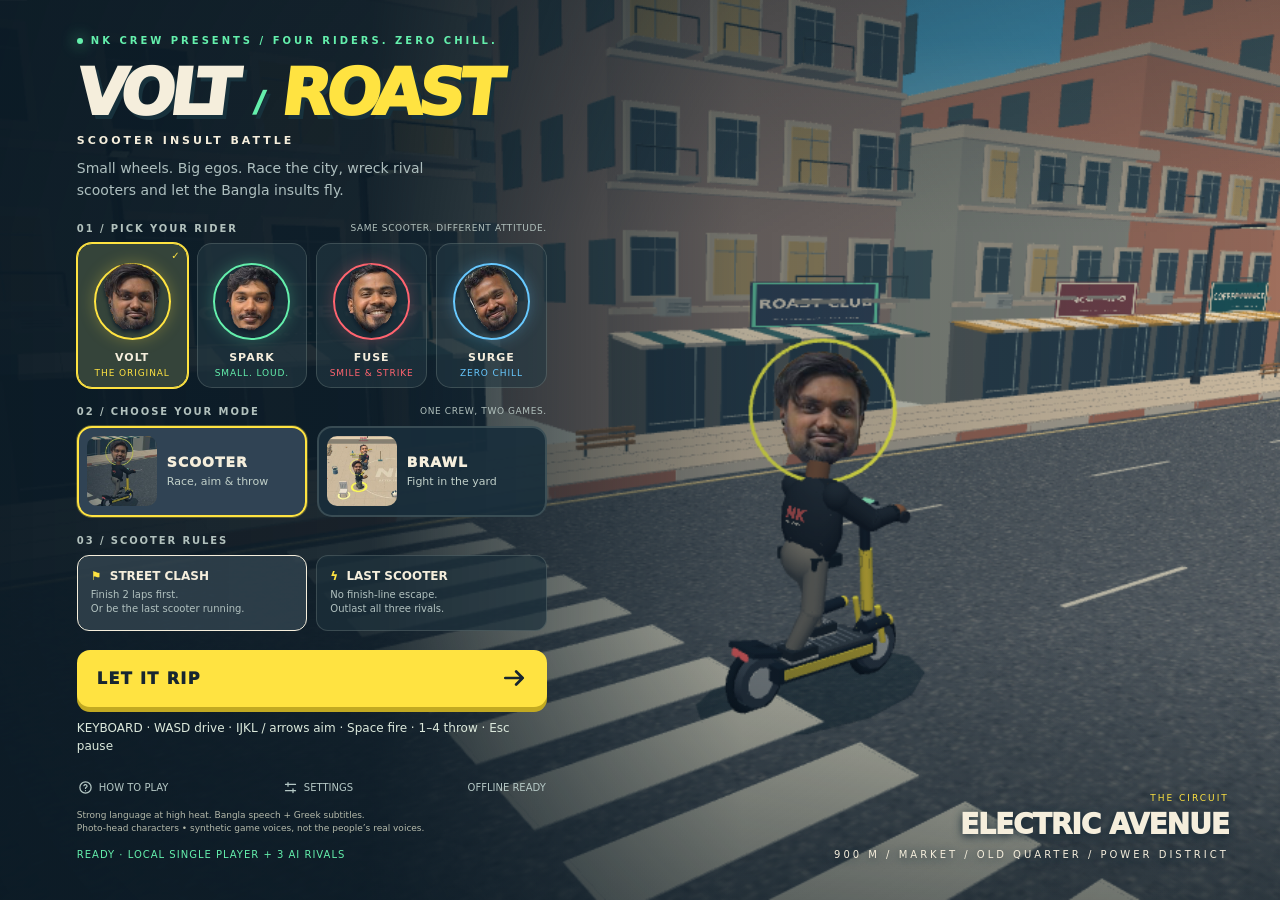
==== index.html @ 892f9c55 "Animate Brawl yard background in mode picker" ====
<!doctype html>
<html lang="en">
<head>
<meta charset="utf-8"><meta name="viewport" content="width=device-width,initial-scale=1,maximum-scale=1,viewport-fit=cover">
<meta name="theme-color" content="#152532"><meta name="apple-mobile-web-app-capable" content="yes"><meta name="description" content="Four friends. Small wheels. Very big egos. An offline 3D scooter battle racer with Bengali speech and Greek translations.">
<title>VOLT / ROAST — Scooter Insult Battle</title>
<style>
:root{--ink:#101d29;--panel:rgba(15,29,41,.93);--muted:#a9bbb9;--cream:#f5eedc;--yellow:#ffe341;--line:rgba(227,239,224,.16);--red:#ff646f;--green:#64efac;--blue:#68c9ff;--hero:var(--yellow);--safe:env(safe-area-inset-bottom,0px)}
*{box-sizing:border-box;-webkit-tap-highlight-color:transparent}html,body{margin:0;width:100%;height:100%;overflow:hidden;background:var(--ink);color:var(--cream);font-family:Inter,ui-sans-serif,system-ui,-apple-system,BlinkMacSystemFont,"Segoe UI",sans-serif;overscroll-behavior:none}body{touch-action:none;user-select:none;-webkit-user-select:none}button,select{font:inherit}button{cursor:pointer;border:0;color:inherit;background:none;touch-action:manipulation}button:focus-visible{outline:3px solid var(--yellow);outline-offset:3px}button:disabled{cursor:wait;opacity:.5}button,input,select{pointer-events:auto}button svg{width:20px;height:20px;stroke:currentColor;stroke-width:2;fill:none;stroke-linecap:round;stroke-linejoin:round}#game{position:fixed;inset:0;display:block}#vignette{position:fixed;inset:0;pointer-events:none;background:linear-gradient(0deg,rgba(8,21,29,.48),transparent 30%,transparent 74%,rgba(8,21,29,.27))}#hitFlash{position:fixed;inset:0;pointer-events:none;box-shadow:inset 0 0 100px #ff4655;opacity:0;z-index:8}#speedLines{position:fixed;inset:0;pointer-events:none;opacity:0;background:repeating-conic-gradient(from 0deg at 50% 46%,transparent 0deg 14deg,rgba(234,255,247,.14) 14.2deg 14.3deg,transparent 14.5deg 26deg);mask-image:radial-gradient(ellipse,transparent 20%,#000);-webkit-mask-image:radial-gradient(ellipse,transparent 20%,#000)}
.screen{position:fixed;inset:0;z-index:20;display:none;align-items:center;justify-content:center;padding:24px;overflow:auto;touch-action:pan-y}.screen.visible{display:flex}.screen.shade{background:rgba(7,20,30,.72);backdrop-filter:blur(9px)}#menu{justify-content:flex-start;padding:34px 5.2vw;background:linear-gradient(90deg,rgba(11,26,37,.97) 0%,rgba(11,26,37,.90) 29%,rgba(11,26,37,.3) 58%,rgba(11,26,37,.05) 100%)}.menu-card{width:min(470px,100%)}.eyebrow{font-size:10px;letter-spacing:3px;text-transform:uppercase;font-weight:850;color:var(--green);display:flex;align-items:center;gap:8px}.eyebrow:before{content:"";width:6px;height:6px;background:currentColor;border-radius:50%;box-shadow:0 0 15px currentColor}.brand{font-size:clamp(46px,5vw,76px);font-weight:1000;line-height:.89;letter-spacing:-5px;margin:19px 0 12px;transform:skew(-7deg);text-shadow:4px 4px 0 #17313c}.brand span{color:var(--yellow)}.brand em{font-size:.45em;color:var(--green);font-style:normal;vertical-align:13%;margin:0 4px}.subtitle{margin:0 0 8px;font-size:11px;font-weight:850;letter-spacing:3px}.tagline{font-size:14px;line-height:1.6;color:#aebfbf;margin:10px 0 21px;max-width:370px}.section-label{display:flex;justify-content:space-between;align-items:center;font-size:10px;font-weight:850;letter-spacing:1.9px;color:#b2c1bd;margin:18px 0 9px;text-transform:uppercase}.section-label small{font-size:9px;letter-spacing:.6px;font-weight:500}.heroes{display:grid;grid-template-columns:repeat(4,1fr);gap:9px}.hero{position:relative;padding:10px 4px 9px;border:1px solid var(--line);border-radius:15px;background:rgba(37,58,68,.58);transition:transform .15s,border .15s,background .15s;overflow:hidden}.hero:hover{transform:translateY(-4px)}.hero.selected{border-color:var(--c);background:color-mix(in srgb,var(--c) 13%,#172c39);box-shadow:0 0 0 1px var(--c)}.hero .portrait{width:72px;max-width:95%;height:78px;position:relative;margin:0 auto 8px;display:flex;align-items:center;justify-content:center}.hero .portrait:before{content:"";position:absolute;width:64px;height:64px;border:2px solid var(--c);border-radius:50%;box-shadow:0 0 16px color-mix(in srgb,var(--c) 28%,transparent);top:9px}.hero img{height:83px;max-width:90%;object-fit:contain;position:relative;filter:drop-shadow(0 3px 2px #101d29)}.hero strong{display:block;font-size:10px;font-weight:900;letter-spacing:1px}.hero small{display:block;font-size:9px;color:var(--c);margin-top:4px;letter-spacing:.9px}.hero .tick{position:absolute;right:7px;top:6px;font-size:10px;opacity:0;color:var(--c)}.hero.selected .tick{opacity:1}.modes{display:grid;grid-template-columns:1fr 1fr;gap:9px}.mode{border:1px solid var(--line);border-radius:12px;text-align:left;padding:13px;background:#1d303bbb}.mode.selected{border-color:var(--cream);background:#344551c4}.mode strong{display:block;font-size:12px;margin-bottom:5px}.mode small{display:block;font-size:10px;line-height:1.45;color:#b1c1bf}.mode .mode-icon{color:var(--yellow);margin-right:4px}.start{width:100%;height:57px;background:var(--yellow);border-radius:13px;color:#172630;font-weight:1000;font-size:16px;letter-spacing:1.4px;display:flex;align-items:center;justify-content:space-between;padding:0 20px;margin-top:19px;box-shadow:0 5px 0 #c2aa22;transition:transform .15s}.start:hover{filter:brightness(1.08)}.start:active{transform:translateY(3px);box-shadow:0 2px 0 #c2aa22}.start svg{width:26px;height:26px;stroke-width:2.5}.menu-footer{display:flex;align-items:center;justify-content:space-between;margin-top:17px;gap:6px}.text-button{font-size:10px;color:#b5c8c5;padding:8px 1px;display:flex;gap:6px;align-items:center}.text-button svg{width:15px;height:15px}.warning{font-size:9px;color:#b4b9aa;line-height:1.45;margin-top:6px}.route-badge{position:absolute;right:4vw;bottom:40px;text-align:right;text-shadow:0 2px 10px #132835}.route-badge strong{font-size:28px;font-weight:950;letter-spacing:-1px}.route-badge small{display:block;font-size:10px;letter-spacing:3px;margin-top:8px}.route-badge span{font-size:9px;letter-spacing:2px;display:block;margin-bottom:5px;color:var(--yellow)}
#hud{position:fixed;inset:0;pointer-events:none;z-index:4;display:none;padding-top:env(safe-area-inset-top,0px)}.hud-top{position:absolute;top:max(14px,env(safe-area-inset-top,0px));left:18px;right:18px;display:flex;align-items:flex-start;gap:12px}.race-mark{background:var(--panel);border:1px solid var(--line);border-radius:12px;padding:12px 13px;font-weight:950;font-style:italic;font-size:20px;letter-spacing:-1px;box-shadow:0 4px 20px #17242c1c}.race-mark span{color:var(--yellow)}.race-data{display:flex;gap:20px;align-items:center;background:var(--panel);border:1px solid var(--line);border-radius:12px;padding:10px 18px}.stat small{font-size:8px;color:var(--muted);display:block;letter-spacing:1.7px;font-weight:800}.stat strong{font-size:22px;line-height:1.2;font-variant-numeric:tabular-nums;font-weight:900}.stat strong small{font-size:12px;display:inline;color:#a1b7b7;letter-spacing:0}.hud-actions{margin-left:auto;display:flex;gap:7px}.round-btn{pointer-events:auto;display:grid;place-items:center;width:44px;height:44px;border-radius:12px;background:var(--panel);border:1px solid var(--line)}.round-btn:hover{background:#344752}.opponent-row{position:absolute;top:91px;left:18px;display:flex;gap:7px}.rival{width:85px;height:49px;border:1px solid var(--line);border-radius:9px;background:var(--panel);position:relative;padding:7px 7px 5px 35px;overflow:hidden}.rival img{position:absolute;left:2px;top:3px;width:32px;height:38px;object-fit:contain}.rival b{font-size:10px;color:var(--c);display:block;line-height:1.5}.rival .mini-bar{width:40px;height:3px;border-radius:2px;background:#42606a;overflow:hidden;margin-top:4px}.rival .mini-bar span{display:block;height:100%;background:var(--c);width:100%}.rival small{font-size:7px;position:absolute;right:7px;top:7px;color:#bccac0}.rival.out{opacity:.4;filter:grayscale(1)}.rival.me{border-color:var(--c)}#map{width:125px;height:113px;position:absolute;right:18px;top:76px;background:var(--panel);border:1px solid var(--line);border-radius:16px;box-shadow:0 6px 20px #11232e2a}.map-label{position:absolute;right:25px;top:176px;font-size:7px;letter-spacing:1.3px;color:#b6c7bf}#sector{position:absolute;top:153px;left:21px;font-size:9px;letter-spacing:2px;font-weight:800;color:#eef3d8;text-shadow:0 1px 4px #12293a}#toast{position:absolute;top:24%;left:50%;transform:translateX(-50%);background:#162b39eb;border:1px solid #d9d76e66;padding:10px 18px;border-radius:30px;color:var(--yellow);font-size:11px;font-weight:900;letter-spacing:1px;text-align:center;max-width:90vw;white-space:nowrap;opacity:0;transition:opacity .2s}#countdown{position:absolute;top:35%;left:50%;transform:translate(-50%,-50%) skew(-7deg);font-size:130px;font-weight:1000;color:var(--yellow);text-shadow:6px 7px 0 #163947,0 0 50px #f5de4766;line-height:1}#countdown small{display:block;font-size:11px;letter-spacing:3px;color:#fff9d8;text-align:center;transform:skew(7deg);margin-top:13px}
#telemetry{position:absolute;left:50%;bottom:calc(32px + var(--safe));transform:translateX(-50%);width:230px;text-align:center;filter:drop-shadow(0 3px 7px #11212f)}.speed{font-size:53px;font-weight:950;font-style:italic;line-height:1;letter-spacing:-3px;font-variant-numeric:tabular-nums}.speed small{display:inline;font-size:9px;font-style:normal;letter-spacing:1px;color:#d9e4d8;margin-left:5px}.bar-label{display:flex;justify-content:space-between;font-size:8px;letter-spacing:1.2px;font-weight:850;margin:9px 0 4px}.meter{height:7px;background:#243c48dd;transform:skew(-12deg);border:1px solid #73978844;border-radius:2px;overflow:hidden}.meter span{display:block;background:var(--green);height:100%;width:100%;transition:width .13s}.meter.energy{height:3px;border:0;margin-top:5px}.meter.energy span{background:var(--blue)}.heat{margin-top:12px;display:flex;align-items:center;justify-content:center;gap:5px}.heat i{width:22px;height:4px;background:#3a5763;transform:skew(-15deg)}.heat i.on{background:var(--yellow);box-shadow:0 0 9px #ffe34144}.heat i.hot{background:var(--red);box-shadow:0 0 9px #ff646f99}.heat small{font-size:8px;font-weight:850;letter-spacing:.8px;margin-right:2px}#heatLabel{font-size:8px;letter-spacing:2px;margin-top:5px;color:var(--yellow)}
.stick-wrap{position:absolute;bottom:calc(34px + var(--safe));width:150px;pointer-events:auto;touch-action:none}.stick-wrap.left{left:30px}.stick-wrap.right{right:30px}.stick-title{text-align:center;font-size:9px;font-weight:900;letter-spacing:2px;margin-bottom:9px;text-shadow:0 2px 5px #152c39}.stick{width:150px;height:150px;border-radius:50%;background:radial-gradient(circle,rgba(230,239,216,.035) 0 48%,rgba(20,39,51,.20) 49% 60%,rgba(15,32,43,.37) 61%);border:1.5px solid rgba(235,244,226,.33);position:relative;box-shadow:inset 0 0 0 9px #dff3e20a,0 8px 20px #0c26301c;touch-action:none}.stick.active{border-color:var(--hero);box-shadow:0 0 0 3px #e9f1c01a}.stick .axis{position:absolute;inset:24px;border:1px dashed #e9f1da23;border-radius:50%;pointer-events:none}.stick .knob{position:absolute;width:57px;height:57px;left:calc(50% - 28.5px);top:calc(50% - 28.5px);border:2px solid #e8f1dfb0;border-radius:50%;background:linear-gradient(140deg,#c5d6c75c,#243d4b9c);box-shadow:0 3px 11px #112e3680;pointer-events:none;display:grid;place-items:center}.knob svg{stroke:var(--cream);width:23px;height:23px;fill:none;stroke-width:2}.dir{position:absolute;font-size:9px;color:#e2ebd891;pointer-events:none}.dir.up{top:9px;left:calc(50% - 4px)}.dir.down{bottom:9px;left:calc(50% - 4px)}.dir.l{left:9px;top:calc(50% - 6px)}.dir.r{right:9px;top:calc(50% - 6px)}.stick-hint{text-align:center;font-size:8px;color:#e4ead5b0;letter-spacing:.5px;margin-top:9px;white-space:nowrap}#keyboardHint{position:absolute;left:50%;bottom:10px;transform:translateX(-50%);font-size:8px;color:#e2ebd390;white-space:nowrap;letter-spacing:.7px}#reticle{position:absolute;left:50%;top:46%;width:25px;height:25px;border:1px solid #fff2afbb;border-radius:50%;transform:translate(-50%,-50%);opacity:0}#reticle:after{content:"";position:absolute;width:3px;height:3px;background:var(--yellow);top:10px;left:10px}
#worldUI{position:fixed;inset:0;pointer-events:none;z-index:5;overflow:hidden}.nameplate{position:absolute;transform:translate(-50%,-100%);white-space:nowrap;text-align:center;min-width:51px}.nameplate b{font-size:9px;font-weight:900;letter-spacing:1px;color:var(--c);text-shadow:0 1px 4px #122b38}.nameplate .hp{height:4px;background:#173541b8;margin-top:3px;box-shadow:0 0 0 1px #f1efd780}.nameplate .hp span{height:100%;background:var(--c);display:block}.bubble{position:absolute;max-width:260px;min-width:135px;background:#fff8e7;color:#172c38;border:2px solid #183645;border-radius:17px 17px 17px 3px;padding:10px 13px;box-shadow:3px 4px 0 #0b273964;transform-origin:20% 100%;transition:opacity .14s;opacity:0}.bubble:after{content:"";position:absolute;bottom:-12px;left:15px;clip-path:polygon(0 0,100% 0,0 100%);width:14px;height:13px;background:#fff8e7}.bubble.right-tail{border-radius:17px 17px 3px 17px}.bubble.right-tail:after{left:auto;right:15px;transform:scaleX(-1)}.bubble.hot{background:#ffede3;border-color:#cf4755;box-shadow:3px 4px 0 #5a1f3590}.bubble.hot:after{background:#ffede3}.bubble .speaker{font-size:8px;font-weight:950;letter-spacing:1.4px;display:block;margin-bottom:5px;color:#527063}.bubble .bangla{font-family:"Noto Sans Bengali","Bangla Sangam MN","Nirmala UI",sans-serif;font-size:17px;font-weight:750;line-height:1.4;display:block}.bubble .greek{font-size:12px;line-height:1.4;font-weight:600;display:block;margin-top:5px;padding-top:5px;border-top:1px solid #36546325}.damage-pop{position:absolute;font-weight:950;font-size:20px;color:#fff2ab;text-shadow:2px 2px 0 #a93e43;transform:translate(-50%,-50%);pointer-events:none}
.modal{width:min(490px,100%);border-radius:24px;background:#142b39;border:1px solid #4c676677;box-shadow:0 25px 100px #06182680;padding:27px}.modal h2{font-size:28px;font-weight:950;letter-spacing:-1px;margin:10px 0}.modal p{font-size:12px;line-height:1.75;color:#b6c8c4;margin:10px 0}.modal-head{display:flex;align-items:center;justify-content:space-between}.close{font-size:23px;color:#bdd0c5;min-width:34px;min-height:34px}.settings-row{display:flex;align-items:center;justify-content:space-between;gap:15px;padding:15px 0;border-bottom:1px solid var(--line);font-size:12px}.settings-row small{display:block;color:#9db5b4;font-size:10px;line-height:1.4;margin-top:5px}.toggle{appearance:none;-webkit-appearance:none;width:42px;height:24px;border-radius:30px;background:#445966;position:relative;flex-shrink:0;cursor:pointer}.toggle:before{content:"";position:absolute;width:18px;height:18px;border-radius:50%;top:3px;left:3px;background:#d0ddd3;transition:transform .15s}.toggle:checked{background:#378367}.toggle:checked:before{transform:translateX(18px);background:var(--green)}select{background:#2a424f;color:var(--cream);border:1px solid #507078;border-radius:7px;padding:7px;max-width:130px}.settings-note{font-size:10px!important;color:#8faead!important}.control-grid{display:grid;grid-template-columns:1fr 1fr;gap:12px;margin:18px 0}.control-box{padding:15px;border-radius:14px;background:#233e4a}.control-box strong{font-size:11px;color:var(--yellow);display:block;margin-bottom:9px}.control-box p{font-size:11px;margin:0;line-height:1.9}.key{display:inline-block;min-width:20px;text-align:center;font-size:10px;font-weight:850;padding:2px 4px;background:#0d2431;border:1px solid #65828066;border-radius:4px;margin:2px}.levels{display:flex;gap:4px;margin:14px 0}.level{background:#203c49;padding:9px 7px;border-radius:8px;flex:1;text-align:center;font-size:9px;font-weight:850}.level span{display:block;color:var(--yellow);font-size:15px;margin-bottom:5px}.level:last-child span{color:var(--red)}.outline{width:100%;padding:13px;border:1px solid var(--line);border-radius:11px;font-size:11px;font-weight:850;margin-top:10px;background:#2b424c6b}.outline:hover{background:#3b5360}.pause-sub{color:var(--yellow)!important;font-weight:850}.results-top{text-align:center}.winner-portrait{width:110px;height:114px;margin:6px auto;position:relative;display:flex;align-items:center;justify-content:center}.winner-portrait:before{content:"";width:100px;height:100px;border:3px solid var(--hero);border-radius:50%;position:absolute;box-shadow:0 0 30px #ffe34133}.winner-portrait img{height:116px;position:relative}.results-top h2{margin:7px 0;font-size:33px}.results-top .eyebrow{justify-content:center}.results-stats{display:flex;gap:8px;margin:19px 0}.results-stats div{flex:1;text-align:center;padding:13px 4px;background:#223c48;border-radius:11px}.results-stats strong{font-size:21px;display:block;color:var(--yellow)}.results-stats small{font-size:8px;letter-spacing:1px;color:#b5c8bf}.result-line{display:flex;align-items:center;gap:10px;border-bottom:1px solid var(--line);padding:8px 0;font-size:12px}.result-line img{width:29px;height:30px;object-fit:contain}.result-line .number{font-size:10px;color:#9eb7b5}.result-line b{color:var(--c);font-size:11px}.result-line span:last-child{margin-left:auto;font-size:10px;color:#acc2bd}#fatal{z-index:100;display:none;background:#142836;position:fixed;inset:0;align-items:center;justify-content:center;padding:24px}#fatal .modal{max-width:520px}.load-status{font-size:10px;color:var(--green);margin-top:14px;letter-spacing:1px;min-height:16px}#fps{position:fixed;bottom:4px;right:5px;z-index:50;font:9px monospace;color:#c2e3cf;pointer-events:none;display:none;background:#102a35a0;padding:3px 5px;border-radius:3px}
@media(min-width:1000px){#menu{padding-left:6vw}.menu-card{max-width:480px}.hero .portrait{height:89px}.hero img{height:96px}.hero .portrait:before{width:73px;height:73px}.hero strong{font-size:11px}.hero small{font-size:9px}.bubble{max-width:290px}.bubble .bangla{font-size:19px}.bubble .greek{font-size:13px}}
@media(max-width:700px){.screen{padding:18px}#menu{align-items:center;justify-content:center;padding:20px 22px calc(12px + var(--safe));background:linear-gradient(180deg,#0f2533df,#102a37dc 65%,#0e2432f5)}.menu-card{max-width:440px}.brand{font-size:58px;letter-spacing:-4px;margin:16px 0 11px}.eyebrow{font-size:9px;letter-spacing:2px}.subtitle{font-size:9px;letter-spacing:2px}.tagline{font-size:12px;margin:10px 0 17px;max-width:none}.section-label{margin:16px 0 8px;font-size:9px;letter-spacing:1.5px}.hero{padding:9px 3px 8px;border-radius:12px}.hero .portrait{height:68px;width:68px;margin-bottom:7px}.hero .portrait:before{width:57px;height:57px;top:6px}.hero img{height:73px}.hero strong{font-size:9px;letter-spacing:.5px}.hero small{font-size:8px;letter-spacing:.5px}.heroes{gap:7px}.mode{padding:11px 10px}.mode strong{font-size:11px}.mode small{font-size:9px}.start{height:53px;font-size:14px;margin-top:16px}.menu-footer{margin-top:12px}.warning{font-size:8px}.route-badge{display:none}.hud-top{left:11px;right:11px;top:max(11px,env(safe-area-inset-top,0px));gap:7px}.race-mark{padding:10px 9px;font-size:17px;border-radius:9px}.race-data{gap:13px;padding:8px 12px;border-radius:10px;flex:1;justify-content:space-between}.stat strong{font-size:19px}.stat small{font-size:7px;letter-spacing:1px}.stat strong small{font-size:9px}.hud-actions{gap:5px}.round-btn{width:36px;height:37px;border-radius:9px}.round-btn svg{width:17px;height:17px}#muteBtn{display:none}.opponent-row{top:74px;left:11px;gap:5px}.rival{width:62px;height:41px;padding:5px 5px 4px 29px;border-radius:8px}.rival img{width:27px;height:33px;top:2px;left:0}.rival b{font-size:8px}.rival .mini-bar{width:26px;height:3px;margin-top:4px}.rival small{font-size:6px;top:4px;right:4px}#map{right:11px;top:70px;width:83px;height:84px;border-radius:12px}.map-label{right:18px;top:145px;font-size:5px;letter-spacing:.6px}#sector{top:125px;left:13px;font-size:8px;letter-spacing:1.2px}#toast{top:23%;font-size:9px;max-width:94vw;padding:9px 13px;letter-spacing:.5px}.stick-wrap{width:120px;bottom:calc(26px + var(--safe))}.stick-wrap.left{left:14px}.stick-wrap.right{right:14px}.stick{width:120px;height:120px}.stick .knob{width:47px;height:47px;top:calc(50% - 23.5px);left:calc(50% - 23.5px)}.stick-title{font-size:8px;letter-spacing:1.6px;margin-bottom:7px}.stick-hint{font-size:7px;letter-spacing:0;margin-top:7px}.stick .axis{inset:20px}#telemetry{width:94px;bottom:calc(41px + var(--safe))}.speed{font-size:38px;letter-spacing:-2px}.speed small{display:block;font-size:7px;letter-spacing:1.3px;margin:3px 0 0}.bar-label{font-size:6px;letter-spacing:.4px;margin:9px 0 3px}.meter{height:5px}.meter.energy{height:3px}.heat{gap:3px;margin-top:10px;flex-wrap:wrap}.heat i{width:14px;height:4px}.heat small{font-size:6px;letter-spacing:.3px;width:100%;margin-bottom:2px}#heatLabel{font-size:6px;letter-spacing:1px;margin-top:4px}#keyboardHint{display:none}.bubble{max-width:208px;min-width:125px;padding:8px 10px;border-radius:13px 13px 13px 3px;border-width:1.5px}.bubble .speaker{font-size:7px;letter-spacing:.8px;margin-bottom:3px}.bubble .bangla{font-size:15px;line-height:1.45}.bubble .greek{font-size:10px;line-height:1.4;padding-top:4px;margin-top:4px}.nameplate b{font-size:8px}.nameplate .hp{height:3px}.nameplate{min-width:43px}.damage-pop{font-size:18px}#countdown{font-size:100px}.modal{padding:22px;border-radius:20px}.modal h2{font-size:25px}.modal p{font-size:11px}.control-grid{gap:9px}.control-box{padding:11px}.control-box p{font-size:10px}.level{font-size:8px;padding:9px 4px}}
@media(max-width:365px){#menu{padding-left:15px;padding-right:15px}.heroes{gap:5px}.hero .portrait{width:60px}.hero img{height:69px}.race-mark{display:none}.opponent-row{gap:4px}.rival{width:58px}.rival .mini-bar{width:23px}.stick-wrap{width:106px}.stick{width:106px;height:106px}.stick-wrap.left{left:9px}.stick-wrap.right{right:9px}#telemetry{width:85px}.hero strong{font-size:8px}.hero small{font-size:7px}}
@media(max-height:710px) and (max-width:700px){#menu{padding-top:12px;padding-bottom:10px}.brand{font-size:47px;margin:10px 0}.tagline{margin:6px 0 8px;font-size:10px}.section-label{margin-top:12px}.hero .portrait{height:57px;margin-bottom:5px}.hero .portrait:before{width:48px;height:48px;left:9px;top:5px}.hero img{height:62px}.hero{padding-top:6px}.mode{padding:9px}.start{height:46px;margin-top:13px}.menu-footer{margin-top:9px}.warning{margin-top:1px}.stick-wrap{bottom:calc(18px + var(--safe))}.modal{padding:18px}.modal p{margin:7px 0}.settings-row{padding:11px 0}}
@media(orientation:landscape) and (max-height:540px){#menu{padding:12px 28px;justify-content:flex-start;align-items:flex-start;background:linear-gradient(90deg,#112937f2,#112937bb 60%,transparent)}.menu-card{width:410px;max-width:55vw}.eyebrow{font-size:8px}.brand{font-size:37px;margin:8px 0 6px;letter-spacing:-3px}.subtitle{font-size:7px;letter-spacing:1.5px}.tagline{font-size:9px;margin:5px 0;line-height:1.4}.section-label{margin:8px 0 5px;font-size:8px}.hero{padding:5px 2px}.hero .portrait{height:44px;margin:0 auto 3px}.hero img{height:48px}.hero .portrait:before{width:37px;height:37px;left:15px;top:4px}.hero strong{font-size:8px}.hero small{font-size:7px}.modes{gap:7px}.mode{padding:8px}.mode strong{font-size:9px;margin-bottom:3px}.mode small{font-size:8px}.start{height:40px;font-size:12px;margin-top:10px}.menu-footer{margin-top:7px}.text-button{font-size:8px;padding:4px 1px}.warning{font-size:7px;margin-top:1px}.route-badge{display:block;bottom:20px;right:24px}.route-badge strong{font-size:18px}.route-badge small{font-size:7px}.hud-top{top:9px;left:11px;right:11px}.race-mark{font-size:15px;padding:9px}.race-data{padding:6px 12px;gap:17px;flex:none}.stat strong{font-size:17px}.opponent-row{top:67px;left:11px}.rival{width:58px;height:37px;padding-left:28px}.rival img{height:30px;width:25px}.rival b{font-size:8px}.rival .mini-bar{width:22px}.rival small{font-size:6px}#sector{top:114px;font-size:8px}#map{top:60px;width:81px;height:77px;right:11px}.map-label{top:129px;right:18px;font-size:5px}.stick-wrap{width:102px;bottom:17px}.stick{width:102px;height:102px}.stick-wrap.left{left:22px}.stick-wrap.right{right:22px}.stick .knob{width:42px;height:42px;left:calc(50% - 21px);top:calc(50% - 21px)}.stick-title{font-size:7px;margin-bottom:5px}.stick-hint{font-size:6px;margin-top:5px}#telemetry{width:180px;bottom:16px}.speed{font-size:36px}.speed small{display:inline}.heat{margin-top:7px;flex-wrap:nowrap}.heat small{width:auto}.heat i{width:19px}.bar-label{margin-top:5px}#heatLabel{font-size:6px;margin-top:3px}.meter{height:4px}#keyboardHint{display:none}.bubble{max-width:225px;padding:7px 10px}.bubble .bangla{font-size:14px}.bubble .greek{font-size:10px}#toast{top:24%;font-size:9px}#countdown{font-size:70px}.modal{margin:12px auto;padding:20px}.screen.shade{align-items:flex-start}.screen.shade .modal{max-width:490px}.results-top .winner-portrait{display:none}.results-top h2{font-size:27px}.results-stats{margin:9px 0}.results-stats div{padding:7px}.result-line{padding:5px 0}}

/* Thumb-reachable, illustrated rear-throw inventory. Four actions, no tiny submenu. */
#inventory{position:absolute;bottom:calc(213px + var(--safe));left:50%;transform:translateX(-50%);pointer-events:none;text-align:center;width:max-content;max-width:96vw}
#itemButtons{display:flex;justify-content:center;gap:17px;padding-bottom:22px}
.item-btn{position:relative;pointer-events:auto;touch-action:manipulation;width:63px;height:63px;border:2px solid color-mix(in srgb,var(--item) 64%,#132b3a);background:radial-gradient(circle at 35% 25%,#456475f5,#152a3bec 72%);border-radius:50%;box-shadow:0 4px 12px #12243880,inset 0 0 0 4px #eaf1db08;transition:transform .12s,opacity .12s;isolation:isolate;overflow:visible}
.item-btn:active{transform:translateY(3px) scale(.94)}.item-btn:hover{border-color:var(--item)}.item-btn img{width:53px;height:53px;object-fit:contain;position:relative;z-index:2;filter:drop-shadow(0 2px 2px #071b35)}
.item-count{position:absolute;right:-3px;bottom:-3px;z-index:4;background:var(--item);color:#162b38;font-size:10px;font-weight:1000;min-width:23px;height:23px;display:grid;place-items:center;border:2px solid #1d3744;border-radius:50%}
.item-name{position:absolute;top:70px;left:50%;transform:translateX(-50%);color:#f8f0d8;font-size:8px;font-weight:850;letter-spacing:1px;text-shadow:0 2px 4px #0b2434}
.item-timer{position:absolute;bottom:0;left:0;width:100%;border-radius:0 0 50% 50%;background:#071b34bb;z-index:3;max-height:100%;pointer-events:none;clip-path:circle(50% at 50% 50%)}.item-btn.empty{opacity:.38;filter:grayscale(.7)}
#itemStatus{font-size:8px;font-weight:800;letter-spacing:1.4px;color:#eee8d3;text-shadow:0 2px 5px #0d2636;white-space:nowrap;margin-top:5px}
.item-rules{display:grid;grid-template-columns:1fr 1fr;gap:7px;margin:12px 0}.item-rule{background:#203c49;border-radius:10px;padding:10px;font-size:10px;line-height:1.65}.item-rule b{display:block;color:#ffe341;font-size:10px}.item-rule span{color:#bcd0c6}.rival small{position:static;display:block;font-size:8px;line-height:1.1;color:#d9e9da}.rival .mini-bar{margin-top:2px}.rival b{font-size:9px;line-height:1.2}.rival{height:53px}.rival .mini-bar span{transition:width .15s}
@media(max-width:700px){#inventory{bottom:calc(204px + var(--safe))}#itemButtons{gap:14px;padding-bottom:18px}.item-btn{width:55px;height:55px}.item-btn img{width:47px;height:47px}.item-count{width:21px;height:21px;min-width:21px;font-size:9px}.item-name{top:61px;font-size:7px;letter-spacing:.8px}#itemStatus{font-size:6px;letter-spacing:.9px;margin-top:6px}.rival{height:47px}.rival b{font-size:7px}.rival small{font-size:7px}.rival .mini-bar{margin-top:2px}}
@media(max-width:365px){#itemButtons{gap:13px}.item-btn{width:51px;height:51px}.item-btn img{width:43px;height:43px}.item-name{top:58px}}
@media(max-height:710px) and (max-width:700px){#inventory{bottom:calc(188px + var(--safe))}}
@media(orientation:landscape) and (max-height:540px){#inventory{bottom:20px;left:calc(50% - 173px);transform:none;width:60px;max-width:none}#itemButtons{display:grid;grid-template-columns:47px 47px;gap:9px 13px;padding:0;transform:translateX(-28px)}.item-btn{width:43px;height:43px}.item-btn img{width:35px;height:35px}.item-count{width:17px;height:17px;min-width:17px;font-size:8px;right:-4px;bottom:-3px}.item-name{display:none}#itemStatus{display:none}.rival{height:42px}#telemetry{width:130px;left:54%}}

.bubble.below-mouth:after{bottom:auto;top:-11px;transform:scaleY(-1)}.bubble.below-mouth.right-tail:after{transform:scale(-1,-1)}
#dialogueCaption{display:none;position:absolute;top:max(162px,calc(env(safe-area-inset-top,0px) + 155px));left:50%;transform:translateX(-50%);width:max-content;max-width:min(360px,calc(100vw - 24px));padding:8px 12px;border:1px solid #e5e9db55;border-radius:9px;background:#102733d9;box-shadow:0 3px 12px #10202a55;color:var(--cream);font-size:13px;line-height:1.35;opacity:0;transition:opacity .14s;text-align:center}.caption-speaker{font-weight:900;color:var(--yellow)}.caption-greek{font-weight:600}.compact-dialogue #dialogueCaption{display:block}
#settingsScreen{z-index:21}
.stick-wrap .stick-title{font-size:10px;letter-spacing:.9px;min-height:13px}.stick-wrap.engaged .stick-title{color:var(--yellow);text-shadow:0 0 10px #ffe341aa}.stick-wrap.engaged .stick{border-color:var(--yellow);box-shadow:0 0 0 3px #ffe34130,inset 0 0 22px #ffe34118}.stick-wrap.engaged .knob{border-color:var(--yellow);background:linear-gradient(140deg,#ffe341a8,#3a5366d0)}
@media(orientation:landscape) and (max-height:540px){#dialogueCaption{top:10px;max-width:min(340px,calc(100vw - 340px));font-size:11px;padding:5px 9px}}

.game-mode-cards{display:grid;grid-template-columns:repeat(2,minmax(0,1fr));gap:10px}
.game-mode-card{min-width:0;min-height:91px;display:flex;align-items:center;gap:10px;padding:8px;text-align:left;border:2px solid var(--line);border-radius:15px;background:rgba(25,46,59,.92);transition:transform .15s,border-color .15s,background .15s}
.game-mode-card:hover{transform:translateY(-2px);background:#263f4c}
.game-mode-card.selected{border-color:var(--yellow);background:#304354;box-shadow:0 0 0 1px #ffe34144}
.game-mode-card img{width:70px;height:70px;flex:none;object-fit:cover;border-radius:10px}
.game-mode-card strong{display:block;font-size:14px;letter-spacing:1px;font-weight:950;line-height:1.15}
.game-mode-card small{display:block;margin-top:5px;font-size:11px;line-height:1.25;color:#c1d0c9}
#scooterSetup[hidden]{display:none}
@media(max-width:700px){#menu{align-items:flex-start}.game-mode-card{min-height:86px}.game-mode-card img{width:60px;height:60px}}
@media(max-width:390px){.game-mode-cards{gap:7px}.game-mode-card{gap:7px;padding:6px}.game-mode-card img{width:52px;height:52px}.game-mode-card strong{font-size:12px}.game-mode-card small{font-size:10px}}
.desktop-keys{font-size:12px;line-height:1.5;color:#dce9dc;margin:12px 0 0}#keyboardHint{font-size:12px;color:#f0f3df;letter-spacing:.1px}
@media(max-width:700px),(max-height:540px){.desktop-keys{display:none}}
/* Reveal the actual Brawl yard from the mode picker while keeping one WebGL scene active. */
#brawlBackdrop{position:fixed;inset:0;pointer-events:none;background:#35484b url("[data-uri]") center/cover no-repeat;clip-path:circle(0px at 25% 62%);transform:scale(1.07);transition:clip-path .95s cubic-bezier(.65,0,.35,1),transform 1.15s cubic-bezier(.22,1,.36,1)}
#brawlBackdrop.active{clip-path:circle(105vmax at 25% 62%);transform:scale(1)}
#brawlBackdrop::after{content:"";position:absolute;inset:0;pointer-events:none;background:radial-gradient(circle at 25% 62%,rgba(255,227,65,.36),transparent 42%);opacity:0}
#brawlBackdrop.active::after{animation:yard-reveal-glow .95s ease-out both}
@keyframes yard-reveal-glow{0%{opacity:.7}100%{opacity:0}}
@media(max-width:700px){#brawlBackdrop{background-image:url("[data-uri]")}#menu.brawl-mode{background:linear-gradient(180deg,rgba(15,37,51,.74),rgba(16,42,55,.64) 65%,rgba(14,36,50,.78))}}
@media(prefers-reduced-motion:reduce){#brawlBackdrop{transition:none;transform:none}#brawlBackdrop.active::after{animation:none}}
</style>
</head>
<body>
<canvas id="game" aria-label="3D scooter battle race"></canvas><div id="brawlBackdrop" aria-hidden="true"></div><div id="vignette"></div><div id="speedLines"></div><div id="hitFlash"></div>
<div id="menu" class="screen visible"><main class="menu-card">
<div class="eyebrow">NK CREW PRESENTS / FOUR RIDERS. ZERO CHILL.</div>
<h1 class="brand">VOLT <em>/</em> <span>ROAST</span></h1><p class="subtitle">SCOOTER INSULT BATTLE</p>
<p class="tagline">Small wheels. Big egos. Race the city, wreck rival scooters and let the Bangla insults fly.</p>
<div class="section-label">01 / PICK YOUR RIDER <small>Same scooter. Different attitude.</small></div><div id="heroes" class="heroes"></div>
<div class="section-label">02 / CHOOSE YOUR MODE <small>One crew, two games.</small></div>
<div class="game-mode-cards" role="group" aria-label="Choose game mode">
 <button type="button" id="chooseScooter" class="game-mode-card selected" aria-pressed="true"><img src="[data-uri]" alt="Scooter racer in the city"><span><strong>SCOOTER</strong><small>Race, aim &amp; throw</small></span></button>
 <button type="button" id="chooseBrawl" class="game-mode-card" aria-pressed="false"><img src="[data-uri]" alt="Brawl fighters in the yard"><span><strong>BRAWL</strong><small>Fight in the yard</small></span></button>
</div>
<div id="scooterSetup"><div class="section-label">03 / SCOOTER RULES</div>
<div class="modes"><button class="mode selected" data-mode="clash"><strong><span class="mode-icon">⚑</span> STREET CLASH</strong><small>Finish 2 laps first.<br>Or be the last scooter running.</small></button><button class="mode" data-mode="survival"><strong><span class="mode-icon">ϟ</span> LAST SCOOTER</strong><small>No finish-line escape.<br>Outlast all three rivals.</small></button></div></div>
<button id="startBtn" class="start" disabled><span>BUILDING THE CITY…</span><svg viewBox="0 0 24 24"><path d="M4 12h16m-6-6 6 6-6 6"/></svg></button>
<p class="desktop-keys" id="menuKeyboardHint">KEYBOARD · WASD drive · IJKL / arrows aim · Space fire · 1–4 throw · Esc pause</p>
<div class="menu-footer"><button class="text-button" id="helpBtn"><svg viewBox="0 0 24 24"><circle cx="12" cy="12" r="9"/><path d="M9.5 9a2.6 2.6 0 0 1 5 .9c0 1.7-2.5 1.9-2.5 3.5M12 17h.01"/></svg>HOW TO PLAY</button><button class="text-button" id="settingsBtn"><svg viewBox="0 0 24 24"><path d="M4 7h16M4 17h16M8 4v6M16 14v6"/></svg>SETTINGS</button><span class="text-button" id="bestTime">OFFLINE READY</span></div>
<div class="warning">Strong language at high heat. Bangla speech + Greek subtitles.<br>Photo-head characters • synthetic game voices, not the people’s real voices.</div><div id="loadStatus" class="load-status">Preparing your crew…</div>
</main><div class="route-badge"><span id="routeEyebrow">THE CIRCUIT</span><strong id="routeName">ELECTRIC AVENUE</strong><small id="routeLength">MARKET / OLD QUARTER / POWER DISTRICT</small></div></div>
<div id="hud"><div class="hud-top"><div class="race-mark">V<span>/</span>R</div><div class="race-data"><div class="stat"><small>POSITION</small><strong id="positionStat">1<small>/4</small></strong></div><div class="stat"><small id="lapTitle">LAP</small><strong id="lapStat">1<small>/2</small></strong></div><div class="stat"><small>TIME</small><strong id="timeStat">00:00</strong></div></div><div class="hud-actions"><button id="muteBtn" class="round-btn" aria-label="Mute audio"><svg viewBox="0 0 24 24"><path d="M4 9v6h4l5 4V5L8 9H4m12 0a5 5 0 0 1 0 6m3-9a9 9 0 0 1 0 12"/></svg></button><button id="pauseBtn" class="round-btn" aria-label="Pause"><svg viewBox="0 0 24 24"><path d="M8 5v14M16 5v14" stroke-width="4"/></svg></button></div></div><div id="rivals" class="opponent-row"></div><canvas id="map" width="250" height="226"></canvas><div class="map-label">ELECTRIC AVENUE</div><div id="sector">MARKET DISTRICT</div><div id="dialogueCaption" role="status" aria-live="polite"><span class="caption-speaker"></span><span class="caption-greek" lang="el"></span></div><div id="toast"></div><div id="countdown"></div><div id="reticle"></div>
<div id="telemetry"><div class="speed"><span id="speedStat">0</span><small>KM/H</small></div><div class="bar-label"><span>SCOOTER</span><span id="hpText">100%</span></div><div class="meter"><span id="hpFill"></span></div><div class="meter energy"><span id="energyFill"></span></div><div id="heatPips" class="heat"><small>ROAST HEAT</small><i></i><i></i><i></i><i></i></div><div id="heatLabel">KEEP IT FRIENDLY</div></div>
<div class="stick-wrap left"><div class="stick-title">LEFT · DRIVE</div><div class="stick" id="leftStick"><div class="axis"></div><span class="dir up">▲</span><span class="dir down">▼</span><span class="dir l">◀</span><span class="dir r">▶</span><div class="knob"><svg viewBox="0 0 24 24"><path d="m6 7-5 5 5 5m12-10 5 5-5 5M1 12h22"/></svg></div></div><div class="stick-hint">↑ boost &nbsp; · &nbsp; ↓ brake</div></div>
<div class="stick-wrap right"><div class="stick-title">RIGHT · AIM/FIRE</div><div class="stick" id="rightStick"><div class="axis"></div><span class="dir up">▲</span><span class="dir down">▼</span><span class="dir l">◀</span><span class="dir r">▶</span><div class="knob"><svg viewBox="0 0 24 24"><path d="m14 2-9 12h7l-2 8 9-12h-7l2-8Z"/></svg></div></div><div class="stick-hint">hold toward any rival</div></div><div id="inventory"><div id="itemButtons"></div><div id="itemStatus">TAP AN ITEM · THROW IT BEHIND</div></div><div id="keyboardHint">W / SHIFT BOOST &nbsp; A / D STEER &nbsp; S BRAKE &nbsp; IJKL / ARROWS AIM &nbsp; SPACE FIRE &nbsp; 1–4 THROW &nbsp; ESC PAUSE</div></div>
<div id="worldUI"></div>
<div id="helpScreen" class="screen shade"><section class="modal"><div class="modal-head"><div class="eyebrow">THE RULES OF THE ROAD</div><button class="close" data-close="helpScreen" aria-label="Close help">×</button></div><h2>Race. Roast. Repeat.</h2><p>Your scooter accelerates automatically and reaches cruising speed quickly. Push the left stick diagonally up to boost while steering. On phones, one short Greek subtitle replaces the large rider bubbles; turn Dialogue text off in Settings if you want a clear screen. Dodge the city obstacles, take ramps and collect green repairs or blue energy. A scooter collision damages <b>both</b> riders, triggers automatic return fire, and makes both characters insult each other.</p><div class="control-grid"><div class="control-box"><strong>LEFT THUMB</strong><p>Left / right → steer<br>Push up → boost<br>Pull down → brake<br>Release → cruise</p></div><div class="control-box"><strong>RIGHT THUMB</strong><p>Push toward a rival<br>Hold → fire electric bolts<br>Up → shoot ahead<br>Down → shoot behind</p></div></div><p><span class="key">A</span><span class="key">D</span> steer · <span class="key">W</span> or <span class="key">SHIFT</span> boost · <span class="key">S</span> brake · <span class="key">SPACE</span> fire · arrow keys aim · <span class="key">ESC</span> pause.</p><p><b>Tap the circular item pictures to throw behind you.</b> Each item arcs over the road and stays there until a scooter hits it or it expires. Purple supply boxes restore two items. All riders, including AI rivals, follow the same damage rules.</p><div class="item-rules"><div class="item-rule"><b>1 · BANANA · 8 DAMAGE</b><span>Skid for 1.5 seconds.</span></div><div class="item-rule"><b>2 · PINS · 16 DAMAGE</b><span>Punctured tyres for 3.2 seconds.</span></div><div class="item-rule"><b>3 · OIL · 5 DAMAGE</b><span>Slide for 2.2 seconds.</span></div><div class="item-rule"><b>4 · TOOLBOX · 23 DAMAGE</b><span>A heavy hit and sudden slowdown.</span></div></div><div class="section-label">MORE HITS. LESS FILTER.</div><div class="levels"><div class="level"><span>1–2</span>TEASING</div><div class="level"><span>3–4</span>ANNOYED</div><div class="level"><span>5–6</span>FURIOUS</div><div class="level"><span>7+</span>NO FILTER</div></div><p>Successful scooter contacts, item hits and aimed bolt hits raise the heat; missed shots do not. The highest level includes strong profanity. Switch it off in Settings to keep the insults milder.</p><p><b>Street clash:</b> win by completing two laps first, or by being the last scooter running. <b>Last scooter:</b> no lap limit; after two minutes the batteries drain until someone wins.</p><button class="outline" data-close="helpScreen">BACK TO THE STREET</button></section></div>
<div id="settingsScreen" class="screen shade"><section class="modal"><div class="modal-head"><div class="eyebrow">TUNE YOUR RIDE</div><button class="close" data-close="settingsScreen" aria-label="Close settings">×</button></div><h2>Less lag. More attitude.</h2><label class="settings-row"><span>Sound effects<small>Electric motors, collisions and blasters.</small></span><input id="fxSetting" class="toggle" type="checkbox" checked></label><label class="settings-row"><span>Bangla voices<small>Embedded synthetic speech. Works without an API.</small></span><input id="voiceSetting" class="toggle" type="checkbox" checked></label><label class="settings-row"><span>Dialogue text<small>On phones, one small Greek subtitle appears above the road. Turn it off to clear the screen; voices are separate.</small></span><input id="dialogueSetting" class="toggle" type="checkbox" checked></label><label class="settings-row"><span>Strong insults<small>Allows uncensored profanity at heat level 4.</small></span><input id="strongSetting" class="toggle" type="checkbox" checked></label><label class="settings-row"><span>Graphics resolution<small>Auto adjusts pixel density, not game speed.</small></span><select id="qualitySetting"><option value="auto">Auto</option><option value="low">Battery saver</option><option value="high">High</option></select></label><label class="settings-row"><span>Performance counter<small>Actual browser FPS and rendered triangles.</small></span><input id="perfSetting" class="toggle" type="checkbox"></label><p class="settings-note">Your progress and preferences stay on this device when browser storage is available. No tracking, accounts or online services. The photo cutouts are 2D faces on modeled 3D riders.</p><button class="outline" data-close="settingsScreen">SAVE & CLOSE</button></section></div>
<div id="pauseScreen" class="screen shade"><section class="modal"><div class="eyebrow">TAKE A BREATHER</div><h2>Even the insults are paused.</h2><p id="pauseInfo" class="pause-sub">Your scooter is exactly where you left it.</p><button id="resumeBtn" class="start"><span>BACK TO THE RACE</span><span>→</span></button><button id="pauseSettingsBtn" class="outline">SETTINGS</button><button id="restartBtn" class="outline">RESTART RACE</button><button id="garageBtn" class="outline">CHANGE RIDER / MODE</button></section></div>
<div id="resultScreen" class="screen shade"><section class="modal"><div class="results-top"><div class="eyebrow" id="resultEyebrow">RACE COMPLETE</div><div class="winner-portrait"><img id="winnerImage" alt="Winning photo-head rider"></div><h2 id="resultTitle">THE STREET IS YOURS.</h2><p id="resultReason"></p></div><div class="results-stats"><div><strong id="resultHits">0</strong><small>YOUR HIT EVENTS</small></div><div><strong id="resultHeat">1</strong><small>MAX HEAT</small></div><div><strong id="resultSpeed">0</strong><small>TOP KM/H</small></div></div><div id="resultStandings"></div><button id="againBtn" class="start"><span>RUN IT BACK</span><span>↻</span></button><button id="resultGarageBtn" class="outline">CHANGE RIDER / MODE</button></section></div>
<div id="fatal"><section class="modal"><div class="eyebrow">PIT STOP</div><h2>The street could not load.</h2><p id="fatalText"></p><p>Open the HTML in a full browser, not a file preview. On a phone, use the hosted version in Safari or Chrome.</p><button class="outline" onclick="location.reload()">TRY AGAIN</button></section></div><div id="fps"></div>
<script>const ASSETS={"heads":["[data-uri]","[data-uri]","[data-uri]","[data-uri]"],"lines":[{"id":"1-1","level":1,"bn":"এই! রাস্তা দেখ, ভাই!","el":"Έι! Κοίτα τον δρόμο, φίλε!"},{"id":"1-2","level":1,"bn":"হর্ন আছে, ধাক্কা দিস কেন?","el":"Έχεις κόρνα· γιατί με τρακάρεις;"},{"id":"1-3","level":1,"bn":"স্কুটার চালাস, না নাচিস?","el":"Οδηγείς πατίνι ή χορεύεις;"},{"id":"1-4","level":1,"bn":"তোর ব্রেক কি ছুটিতে গেছে?","el":"Πήγαν διακοπές τα φρένα σου;"},{"id":"1-5","level":1,"bn":"আস্তে, ভাই! আমি ট্রাফিক কোন না!","el":"Σιγά, φίλε! Δεν είμαι κώνος!"},{"id":"1-6","level":1,"bn":"ভাই, একটু দূরত্ব রাখ!","el":"Φίλε, κράτα λίγη απόσταση!"},{"id":"2-1","level":2,"bn":"এই গাধা, রাস্তাটা তোর একার না!","el":"Ρε γάιδαρε, ο δρόμος δεν είναι δικός σου!"},{"id":"2-2","level":2,"bn":"তোর চেয়ে ট্রাফিক কোন ভালো চালায়!","el":"Ακόμα κι ένας κώνος οδηγεί καλύτερα!"},{"id":"2-3","level":2,"bn":"চোখ খুলে চালা, বোকা!","el":"Άνοιξε τα μάτια σου, βλάκα!"},{"id":"2-4","level":2,"bn":"তোর লাইসেন্স কি চিপসের প্যাকেটে পেয়েছিস?","el":"Το δίπλωμά σου το βρήκες σε πατατάκια;"},{"id":"2-5","level":2,"bn":"তোর স্কুটারে ব্রেক নেই, মাথায় বুদ্ধি নেই!","el":"Ούτε φρένα στο πατίνι ούτε μυαλό στο κεφάλι!"},{"id":"2-6","level":2,"bn":"রাস্তা ছাড়, গাধা!","el":"Κάνε άκρη, γάιδαρε!"},{"id":"3-1","level":3,"bn":"শালা গাধা, ব্রেক চাপতে শিখ!","el":"Ρε βλαμμένε γάιδαρε, μάθε να φρενάρεις!"},{"id":"3-2","level":3,"bn":"মাথায় বুদ্ধি নেই, শুধু হর্ন বাজে!","el":"Μυαλό μηδέν, μόνο η κόρνα σου δουλεύει!"},{"id":"3-3","level":3,"bn":"দূর হ, গাধা! স্কুটারটা ভেঙে দিলি!","el":"Άντε χάσου, γάιδαρε! Μου διέλυσες το πατίνι!"},{"id":"3-4","level":3,"bn":"তোর মাথায় কি শর্ট সার্কিট হয়েছে?","el":"Έπαθε βραχυκύκλωμα το κεφάλι σου;"},{"id":"3-5","level":3,"bn":"স্কুটার রেখে হাঁট, গাধা!","el":"Άσε το πατίνι και περπάτα, γάιδαρε!"},{"id":"3-6","level":3,"bn":"শালা, চালাতে না পারলে বাড়ি যা!","el":"Ρε βλάκα, αφού δεν το έχεις, πήγαινε σπίτι!"},{"id":"4-1","level":4,"bn":"চোদনা, সামনে রাস্তা আছে! চোখ খোল!","el":"Μαλάκα, μπροστά σου είναι ο δρόμος! Άνοιξε τα μάτια σου!"},{"id":"4-2","level":4,"bn":"বাল চালাস! স্কুটারটা রেখে হাঁট!","el":"Σκατά οδηγείς! Άσε το πατίνι και περπάτα!"},{"id":"4-3","level":4,"bn":"শালা চোদনা, আবার ধাক্কা মারলি?","el":"Γαμημένε μαλάκα, πάλι με τράκαρες;"},{"id":"4-4","level":4,"bn":"দূর হ, শালা! আমার স্কুটারটা শেষ!","el":"Άντε στον διάολο! Μου κατέστρεψες το πατίνι!"},{"id":"4-5","level":4,"bn":"চোদনা, তোর ড্রাইভিং একেবারে জঘন্য!","el":"Μαλάκα, η οδήγησή σου είναι για τα σκουπίδια!"},{"id":"4-6","level":4,"bn":"শালা, তুই স্কুটারেরও অপমান!","el":"Ρε μαλάκα, είσαι ντροπή ακόμα και για το πατίνι!"}],"voices":{"1-1":"[data-uri]","1-2":"[data-uri]","1-3":"[data-uri]","1-4":"[data-uri]","1-5":"[data-uri]","1-6":"[data-uri]","2-1":"[data-uri]","2-2":"[data-uri]","2-3":"[data-uri]","2-4":"[data-uri]","2-5":"[data-uri]","2-6":"[data-uri]","3-1":"[data-uri]","3-2":"[data-uri]","3-3":"[data-uri]","3-4":"[data-uri]","3-5":"[data-uri]","3-6":"[data-uri]","4-1":"[data-uri]","4-2":"[data-uri]","4-3":"[data-uri]","4-4":"[data-uri]","4-5":"[data-uri]","4-6":"[data-uri]"},"items":{"banana":"[data-uri]","pins":"[data-uri]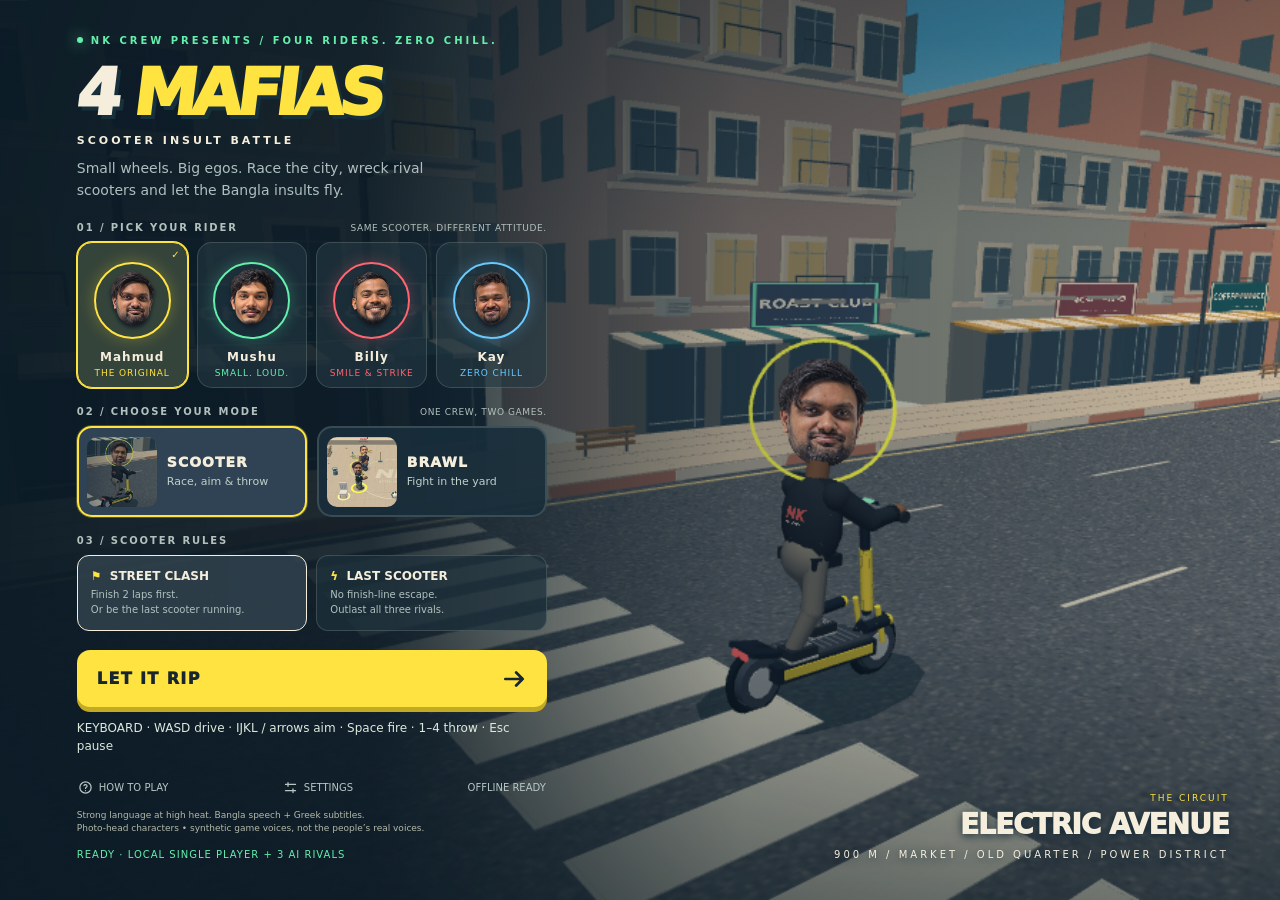
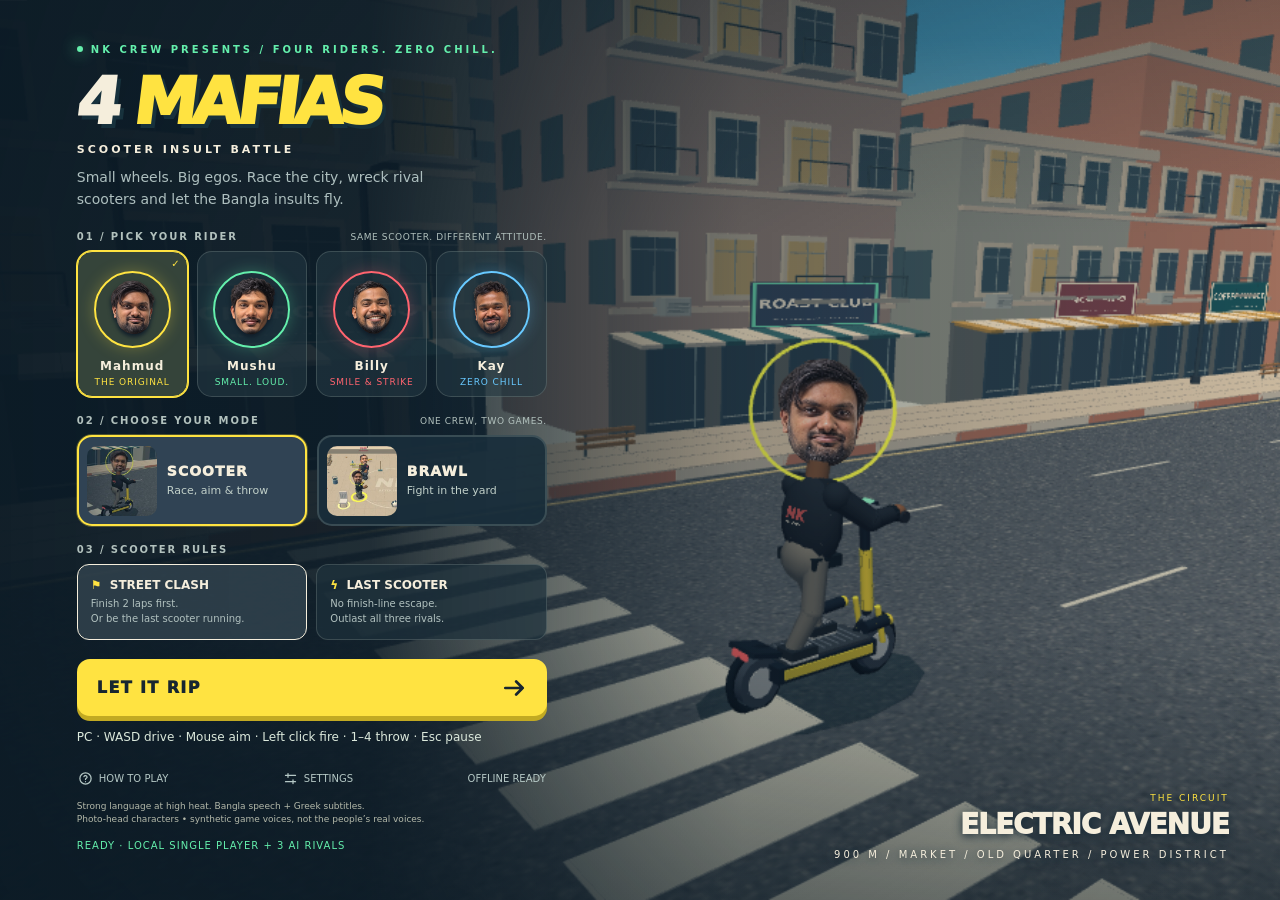
